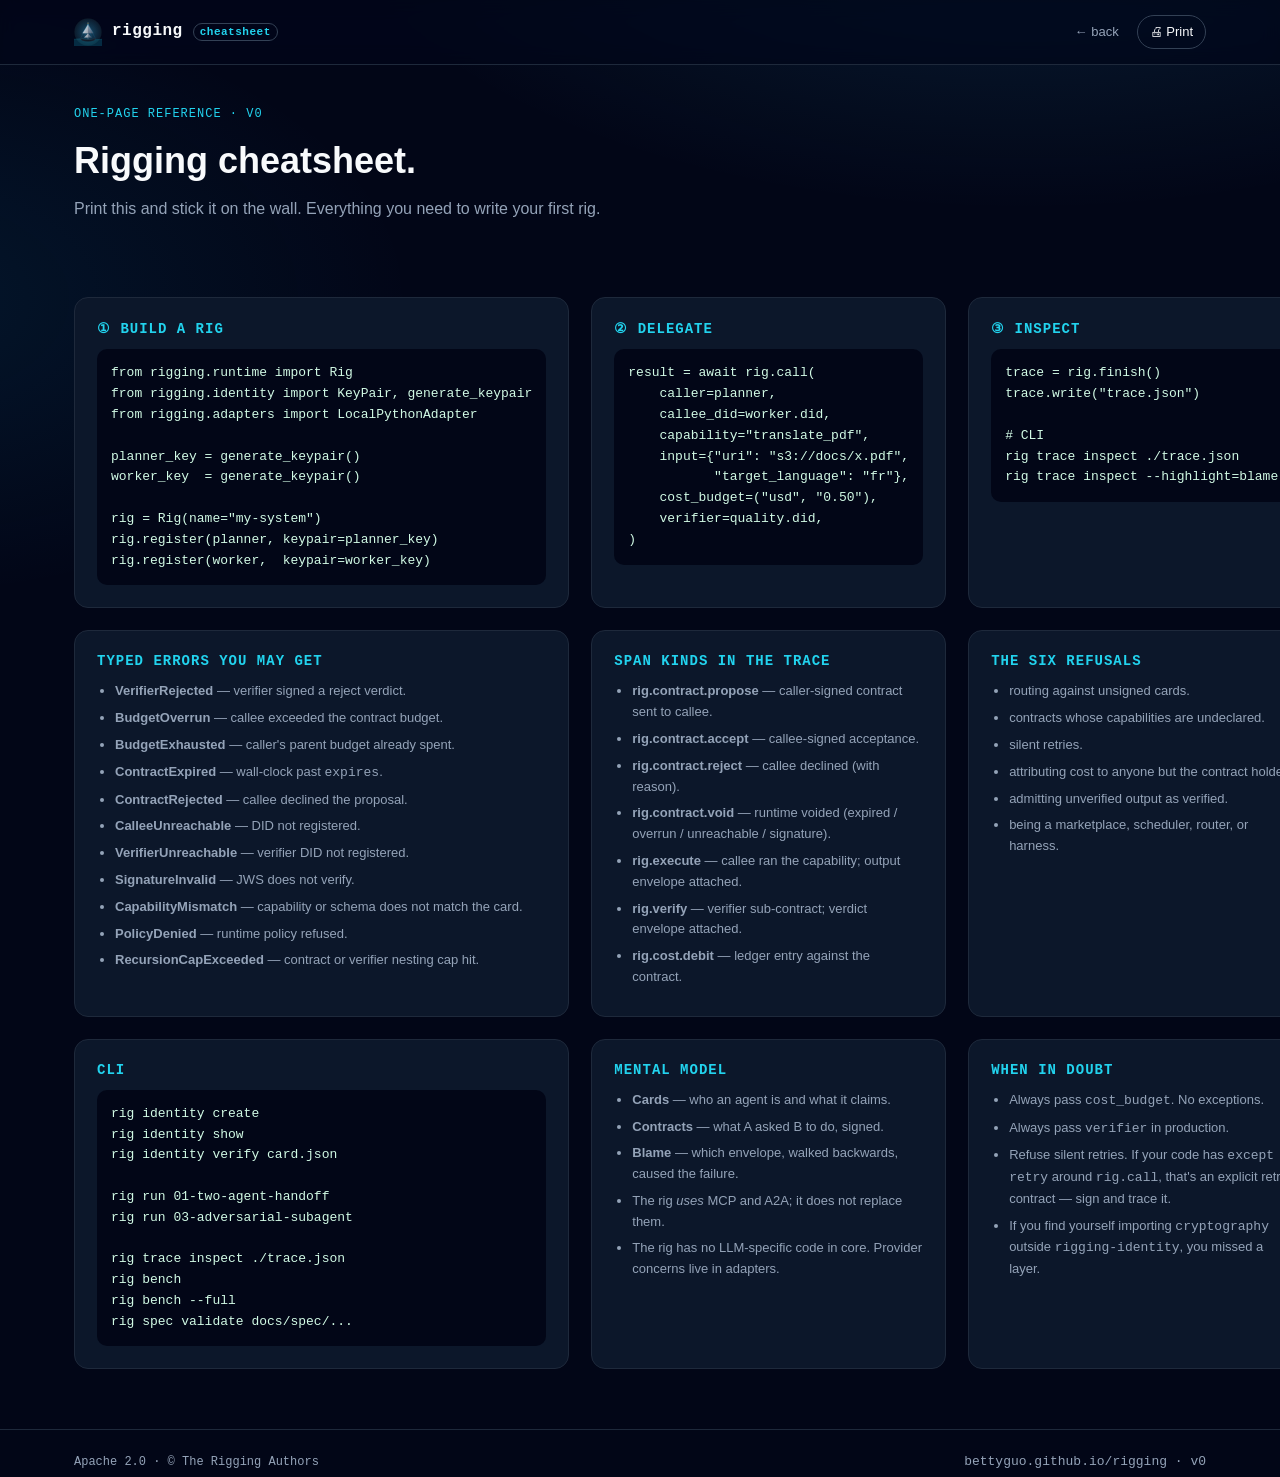
==== site/cheatsheet.html @ cad003bc "New visual assets (in assets/ + mirrored to site/assets/) hero.svg — now animated (twinkling stars, " ====
<!doctype html>
<html lang="en">
<head>
  <meta charset="utf-8" />
  <meta name="viewport" content="width=device-width,initial-scale=1" />
  <title>Rigging — cheatsheet</title>
  <meta name="description" content="A one-page rigging cheatsheet — printable. The runtime, the spec, the typed errors." />
  <link rel="icon" type="image/svg+xml" href="./assets/favicon.svg" />
  <link rel="stylesheet" href="./styles.css" />
</head>
<body>

<header class="nav">
  <div class="container nav-row">
    <a class="brand" href="./index.html">
      <img src="./assets/logo.svg" alt="" width="28" height="28" />
      <span>rigging</span>
      <span class="badge-inline">cheatsheet</span>
    </a>
    <nav class="nav-links">
      <a href="./index.html">← back</a>
      <a class="cta" href="javascript:window.print()">🖨 Print</a>
    </nav>
  </div>
</header>

<main class="container">

<section class="hero" style="padding: 40px 0 16px;">
  <div>
    <p class="kicker">One-page reference · v0</p>
    <h1 style="font-size:36px;margin:8px 0 6px;">Rigging cheatsheet.</h1>
    <p class="muted" style="margin:0">Print this and stick it on the wall. Everything you need to write your first rig.</p>
  </div>
</section>

<section class="cheat">
  <article class="cheat-card">
    <h3>① Build a rig</h3>
<pre>from rigging.runtime import Rig
from rigging.identity import KeyPair, generate_keypair
from rigging.adapters import LocalPythonAdapter

planner_key = generate_keypair()
worker_key  = generate_keypair()

rig = Rig(name="my-system")
rig.register(planner, keypair=planner_key)
rig.register(worker,  keypair=worker_key)</pre>
  </article>

  <article class="cheat-card">
    <h3>② Delegate</h3>
<pre>result = await rig.call(
    caller=planner,
    callee_did=worker.did,
    capability="translate_pdf",
    input={"uri": "s3://docs/x.pdf",
           "target_language": "fr"},
    cost_budget=("usd", "0.50"),
    verifier=quality.did,
)</pre>
  </article>

  <article class="cheat-card">
    <h3>③ Inspect</h3>
<pre>trace = rig.finish()
trace.write("trace.json")

# CLI
rig trace inspect ./trace.json
rig trace inspect --highlight=blame</pre>
  </article>

  <article class="cheat-card">
    <h3>Typed errors you may get</h3>
    <ul>
      <li><strong>VerifierRejected</strong> — verifier signed a reject verdict.</li>
      <li><strong>BudgetOverrun</strong> — callee exceeded the contract budget.</li>
      <li><strong>BudgetExhausted</strong> — caller's parent budget already spent.</li>
      <li><strong>ContractExpired</strong> — wall-clock past <code>expires</code>.</li>
      <li><strong>ContractRejected</strong> — callee declined the proposal.</li>
      <li><strong>CalleeUnreachable</strong> — DID not registered.</li>
      <li><strong>VerifierUnreachable</strong> — verifier DID not registered.</li>
      <li><strong>SignatureInvalid</strong> — JWS does not verify.</li>
      <li><strong>CapabilityMismatch</strong> — capability or schema does not match the card.</li>
      <li><strong>PolicyDenied</strong> — runtime policy refused.</li>
      <li><strong>RecursionCapExceeded</strong> — contract or verifier nesting cap hit.</li>
    </ul>
  </article>

  <article class="cheat-card">
    <h3>Span kinds in the trace</h3>
    <ul>
      <li><strong>rig.contract.propose</strong> — caller-signed contract sent to callee.</li>
      <li><strong>rig.contract.accept</strong> — callee-signed acceptance.</li>
      <li><strong>rig.contract.reject</strong> — callee declined (with reason).</li>
      <li><strong>rig.contract.void</strong> — runtime voided (expired / overrun / unreachable / signature).</li>
      <li><strong>rig.execute</strong> — callee ran the capability; output envelope attached.</li>
      <li><strong>rig.verify</strong> — verifier sub-contract; verdict envelope attached.</li>
      <li><strong>rig.cost.debit</strong> — ledger entry against the contract.</li>
    </ul>
  </article>

  <article class="cheat-card">
    <h3>The six refusals</h3>
    <ul>
      <li>routing against unsigned cards.</li>
      <li>contracts whose capabilities are undeclared.</li>
      <li>silent retries.</li>
      <li>attributing cost to anyone but the contract holder.</li>
      <li>admitting unverified output as verified.</li>
      <li>being a marketplace, scheduler, router, or harness.</li>
    </ul>
  </article>

  <article class="cheat-card">
    <h3>CLI</h3>
<pre>rig identity create
rig identity show
rig identity verify card.json

rig run 01-two-agent-handoff
rig run 03-adversarial-subagent

rig trace inspect ./trace.json
rig bench
rig bench --full
rig spec validate docs/spec/...</pre>
  </article>

  <article class="cheat-card">
    <h3>Mental model</h3>
    <ul>
      <li><strong>Cards</strong> — who an agent is and what it claims.</li>
      <li><strong>Contracts</strong> — what A asked B to do, signed.</li>
      <li><strong>Blame</strong> — which envelope, walked backwards, caused the failure.</li>
      <li>The rig <em>uses</em> MCP and A2A; it does not replace them.</li>
      <li>The rig has no LLM-specific code in core. Provider concerns live in adapters.</li>
    </ul>
  </article>

  <article class="cheat-card">
    <h3>When in doubt</h3>
    <ul>
      <li>Always pass <code>cost_budget</code>. No exceptions.</li>
      <li>Always pass <code>verifier</code> in production.</li>
      <li>Refuse silent retries. If your code has <code>except / retry</code> around <code>rig.call</code>, that's an explicit retry contract — sign and trace it.</li>
      <li>If you find yourself importing <code>cryptography</code> outside <code>rigging-identity</code>, you missed a layer.</li>
    </ul>
  </article>

</section>

</main>

<footer class="foot">
  <div class="container">
    <span>Apache 2.0 · © The Rigging Authors</span>
    <span class="muted small">bettyguo.github.io/rigging · v0</span>
  </div>
</footer>

</body>
</html>
---- site/styles.css ----
/* ============================================================
   rigging — site/styles.css
   dark, monospace-flavored, sea-of-stars aesthetic
   ============================================================ */

:root {
  --bg:           #020617;
  --bg-2:         #0b1220;
  --bg-3:         #0f172a;
  --panel:        #0c172a;
  --line:         #1e293b;
  --line-2:       #334155;
  --ink:          #f8fafc;
  --ink-mute:     #94a3b8;
  --ink-faint:    #64748b;
  --accent:       #38bdf8;
  --accent-2:     #22d3ee;
  --accent-3:     #0ea5e9;
  --warn:         #f59e0b;
  --bad:          #ef4444;
  --good:         #10b981;
  --gold:         #fbbf24;
  --shadow:       0 10px 30px -10px rgba(56, 189, 248, 0.25);

  --mono:         ui-monospace, 'JetBrains Mono', 'Fira Code', SFMono-Regular, Menlo, Consolas, monospace;
  --sans:         ui-sans-serif, -apple-system, BlinkMacSystemFont, 'Inter', 'Segoe UI', Roboto, sans-serif;
}

* { box-sizing: border-box; }
html, body { background: var(--bg); color: var(--ink); }
body {
  margin: 0;
  font: 16px/1.6 var(--sans);
  -webkit-font-smoothing: antialiased;
  text-rendering: optimizeLegibility;
  background:
    radial-gradient(1200px 600px at 80% -10%, rgba(56,189,248,0.15), transparent 60%),
    radial-gradient(900px 500px at -10% 20%, rgba(14,165,233,0.10), transparent 60%),
    var(--bg);
}
a { color: var(--accent-2); text-decoration: none; }
a:hover { color: var(--accent); }
code, pre { font-family: var(--mono); }
kbd {
  font-family: var(--mono); font-size: 11px;
  padding: 1px 6px; border-radius: 4px;
  border: 1px solid var(--line-2); background: var(--bg-3); color: var(--ink);
}
.container { max-width: 1180px; margin: 0 auto; padding: 0 24px; }
.muted { color: var(--ink-mute); }
.small { font-size: 13px; }

/* =================== NAV =================== */
.nav {
  position: sticky; top: 0; z-index: 50;
  background: rgba(2, 6, 23, 0.7);
  backdrop-filter: saturate(140%) blur(10px);
  -webkit-backdrop-filter: saturate(140%) blur(10px);
  border-bottom: 1px solid var(--line);
}
.nav-row {
  display: flex; align-items: center; justify-content: space-between;
  height: 64px; gap: 16px;
}
.brand {
  display: flex; align-items: center; gap: 10px;
  color: var(--ink); font-weight: 700; font-family: var(--mono); letter-spacing: 0.5px;
}
.badge-inline {
  font: 600 11px var(--mono); color: var(--accent-2);
  padding: 2px 6px; border: 1px solid var(--line-2); border-radius: 999px;
}
.nav-links { display: flex; align-items: center; gap: 18px; flex-wrap: wrap; }
.nav-links a { color: var(--ink-mute); font-size: 13px; }
.nav-links a:hover { color: var(--ink); }
.nav-links .cta {
  color: var(--ink); border: 1px solid var(--line-2);
  padding: 6px 12px; border-radius: 999px;
}
.nav-links .cta:hover { border-color: var(--accent); }
@media (max-width: 1080px) {
  .nav-links a:not(.cta) { display:none; }
}

/* =================== HERO =================== */
.hero { position: relative; padding: 80px 0 60px; overflow: hidden; }
.hero-bg {
  position: absolute; inset: 0;
  background:
    radial-gradient(800px 320px at 50% 0%, rgba(56,189,248,0.18), transparent 70%),
    radial-gradient(600px 400px at 90% 80%, rgba(34, 211, 238, 0.10), transparent 70%);
  pointer-events: none;
}
.hero-grid {
  display: grid; gap: 40px;
  grid-template-columns: 1.05fr 0.95fr;
  align-items: center;
}
@media (max-width: 980px) { .hero-grid { grid-template-columns: 1fr; } }
.hero-copy h1 {
  font: 800 56px/1.05 var(--sans);
  letter-spacing: -1px;
  margin: 18px 0 18px;
}
.hero-copy h1 em { font-style: normal; color: var(--gold); }
.hero-copy h1 .grad {
  background: linear-gradient(90deg, #38bdf8 0%, #22d3ee 60%, #a7f3d0 100%);
  -webkit-background-clip: text; background-clip: text; color: transparent;
}
.kicker {
  font-family: var(--mono); font-size: 12px; letter-spacing: 1px;
  color: var(--accent-2); text-transform: uppercase; margin: 0;
}
.lede { font-size: 18px; color: var(--ink-mute); margin: 0 0 26px; max-width: 56ch; }
.hero-cta { display: flex; gap: 12px; flex-wrap: wrap; margin-bottom: 24px; }
.btn {
  display: inline-flex; align-items: center; gap: 8px;
  padding: 10px 18px; border-radius: 999px;
  font: 600 14px var(--sans); border: 1px solid var(--line-2);
  background: transparent; color: var(--ink); cursor: pointer;
}
.btn:hover { border-color: var(--accent); }
.btn-primary {
  background: linear-gradient(180deg, var(--accent) 0%, var(--accent-3) 100%);
  color: #001020; border-color: transparent;
  box-shadow: var(--shadow);
}
.btn-primary:hover { color: #001020; filter: brightness(1.05); }
.btn-ghost { background: rgba(15, 23, 42, 0.5); }
.install {
  display: inline-flex; align-items: center; gap: 8px;
  background: rgba(2, 6, 23, 0.7); border: 1px solid var(--line);
  padding: 8px 12px; border-radius: 10px; max-width: 100%;
  margin-bottom: 24px;
}
.install code { color: #d1fae5; font-size: 14px; }
.install .prompt { color: var(--accent-2); user-select: none; margin-right: 8px; }
.install .cursor { color: var(--accent); animation: blink 1.2s steps(2) infinite; }
.copy {
  margin-left: 10px; background: transparent; color: var(--ink-mute);
  border: 1px solid var(--line-2); padding: 4px 8px; border-radius: 6px;
  font: 600 11px var(--mono); cursor: pointer;
}
.copy:hover { color: var(--ink); border-color: var(--accent); }
@keyframes blink { 50% { opacity: 0; } }
.hero-stats {
  display: flex; gap: 24px; padding: 0; margin: 0; list-style: none;
  font-family: var(--mono); flex-wrap: wrap;
}
.hero-stats li {
  display: flex; flex-direction: column;
  color: var(--ink-mute); font-size: 12px; text-transform: uppercase; letter-spacing: 0.5px;
}
.hero-stats strong { color: var(--ink); font-size: 22px; font-weight: 800; font-family: var(--sans); }
.hero-art img { width: 100%; height: auto; border-radius: 14px; }

/* =================== MARQUEE =================== */
.marquee {
  overflow: hidden; border-top: 1px solid var(--line); border-bottom: 1px solid var(--line);
  background: rgba(2, 6, 23, 0.5); padding: 12px 0;
}
.marquee-track {
  display: flex; gap: 40px; white-space: nowrap;
  animation: marquee 38s linear infinite;
  color: var(--ink-faint); font-family: var(--mono); font-size: 13px;
}
@keyframes marquee { from { transform: translateX(0); } to { transform: translateX(-50%); } }

/* =================== BAND =================== */
.band { padding: 80px 0; border-top: 1px solid var(--line); }
.band-dark { background: linear-gradient(180deg, var(--bg) 0%, var(--bg-2) 100%); }
.band-cta {
  background: radial-gradient(800px 300px at 50% 0%, rgba(56,189,248,0.18), transparent 70%), var(--bg);
  text-align: center;
}
.eyebrow {
  font: 700 12px var(--mono); letter-spacing: 2px;
  color: var(--accent-2); text-transform: uppercase; margin: 0 0 10px;
}
.band h2 { font: 800 40px/1.1 var(--sans); margin: 0 0 30px; letter-spacing: -0.5px; }
.band-cta h2 { font-size: 36px; }
.full { width: 100%; height: auto; border-radius: 14px; }

/* =================== PULLQUOTE =================== */
.pullquote { padding: 56px 0; background: rgba(2,6,23,0.55); }
.pullquote .quote {
  margin: 0 auto; max-width: 920px; text-align: center;
  font: 500 24px/1.5 var(--sans); color: var(--ink-mute);
  border: none;
}
.pullquote .quote em {
  font-style: italic; color: var(--gold); font-weight: 600;
}
.pullquote .quote p { margin: 0 0 14px; }
.pullquote .quote footer {
  font-family: var(--mono); font-size: 12px; color: var(--ink-faint);
}

/* =================== WHY GRID =================== */
.why-grid { display: grid; gap: 20px; grid-template-columns: 1fr 1fr; }
@media (max-width: 860px) { .why-grid { grid-template-columns: 1fr; } }
.why-card {
  background: var(--panel); border: 1px solid var(--line);
  padding: 24px; border-radius: 14px; box-shadow: var(--shadow);
}
.why-card.good { border-color: rgba(56,189,248,0.5); }
.why-card h3 {
  margin: 0 0 14px; font: 700 16px var(--mono); color: var(--accent-2);
}
.why-card pre {
  margin: 0; padding: 14px; background: var(--bg);
  border-radius: 10px; overflow: auto; font-size: 13px; line-height: 1.6;
}
.why-card .cmt { color: var(--ink-faint); }
.why-card .str { color: #fbbf24; }

/* =================== CARDS =================== */
.cards {
  display: grid; gap: 18px;
  grid-template-columns: repeat(3, 1fr);
}
@media (max-width: 980px) { .cards { grid-template-columns: 1fr 1fr; } }
@media (max-width: 640px) { .cards { grid-template-columns: 1fr; } }
.card {
  display: block; background: var(--panel); border: 1px solid var(--line);
  padding: 22px; border-radius: 14px; color: var(--ink);
  transition: transform 0.18s ease, border-color 0.18s ease;
  position: relative;
}
.card:hover { transform: translateY(-2px); border-color: var(--accent); color: var(--ink); }
.card-num {
  position: absolute; top: 14px; right: 16px;
  font: 800 24px var(--mono); color: var(--line-2);
}
.card h3 { margin: 0 0 8px; font-size: 18px; }
.card p { color: var(--ink-mute); margin: 0; font-size: 14px; }
.card.extra { border-style: dashed; }

/* =================== CASE GRID =================== */
.case-grid {
  display: grid; gap: 18px;
  grid-template-columns: repeat(3, 1fr);
}
@media (max-width: 980px) { .case-grid { grid-template-columns: 1fr; } }
.case {
  background: var(--panel); border: 1px solid var(--line);
  padding: 22px; border-radius: 14px;
}
.case header {
  display: flex; align-items: center; gap: 10px; margin-bottom: 8px;
  flex-wrap: wrap;
}
.case-tag {
  font: 700 10px var(--mono); letter-spacing: 1px;
  color: var(--accent-2); text-transform: uppercase;
  padding: 3px 8px; border: 1px solid rgba(56,189,248,0.5); border-radius: 999px;
}
.case h3 { margin: 0; font-size: 18px; }
.case p { color: var(--ink-mute); margin: 8px 0 0; font-size: 14px; }
.case p strong { color: var(--ink); }

/* =================== ARCHITECTURE LIST =================== */
.grid-list {
  list-style: none; padding: 0; margin: 20px 0 0;
  display: grid; gap: 12px;
  grid-template-columns: 1fr 1fr;
}
@media (max-width: 860px) { .grid-list { grid-template-columns: 1fr; } }
.grid-list li {
  background: var(--panel); border: 1px solid var(--line);
  padding: 14px 16px; border-radius: 10px;
  color: var(--ink-mute); font-size: 14px;
}
.grid-list strong { color: var(--ink); font-family: var(--mono); margin-right: 8px; }

/* =================== EXPLORER =================== */
.explorer {
  display: grid; gap: 22px;
  grid-template-columns: 320px 1fr;
  margin-top: 24px;
}
@media (max-width: 860px) { .explorer { grid-template-columns: 1fr; } }

.explorer-side { display: flex; flex-direction: column; gap: 8px; }
.scenario {
  text-align: left; padding: 14px 16px;
  background: var(--panel); border: 1px solid var(--line); color: var(--ink-mute);
  border-radius: 10px; font: 600 13px var(--mono); cursor: pointer;
  transition: border-color 0.15s ease, background 0.15s ease, color 0.15s ease;
}
.scenario:hover { color: var(--ink); border-color: var(--line-2); }
.scenario.active {
  background: linear-gradient(180deg, rgba(56,189,248,0.10), rgba(56,189,248,0.02));
  border-color: var(--accent); color: var(--ink);
}
.dot {
  display: inline-block; width: 10px; height: 10px; border-radius: 50%;
  margin-right: 8px; vertical-align: middle;
}
.dot.ok { background: var(--good); box-shadow: 0 0 0 3px rgba(16,185,129,0.18); }
.dot.bad { background: var(--bad); box-shadow: 0 0 0 3px rgba(239,68,68,0.18); }
.dot.warn { background: var(--warn); box-shadow: 0 0 0 3px rgba(245,158,11,0.18); }

.explorer-main {
  background: var(--panel); border: 1px solid var(--line);
  border-radius: 14px; padding: 22px;
}
.trace-toolbar {
  display: flex; align-items: baseline; justify-content: space-between;
  margin-bottom: 14px;
}
.trace-toolbar strong { font-family: var(--mono); }
.trace { list-style: none; padding: 0; margin: 0; display: grid; gap: 10px; }
.trace li {
  display: grid;
  grid-template-columns: 28px 1fr auto;
  gap: 12px; align-items: center;
  padding: 12px 14px; border-radius: 10px;
  background: var(--bg-3); border: 1px solid var(--line);
  font-family: var(--mono); font-size: 13px;
  animation: slideIn 280ms cubic-bezier(.2,.7,.3,1);
}
.trace li.ok { border-color: rgba(16,185,129,0.5); }
.trace li.bad { border-color: rgba(239,68,68,0.6); background: rgba(127,29,29,0.18); }
.trace li.warn { border-color: rgba(245,158,11,0.5); background: rgba(120,53,15,0.12); }
.trace li.proximate {
  outline: 2px dashed var(--bad);
  outline-offset: 2px;
  animation: pulse 1.4s ease-in-out infinite;
}
.trace .step-num {
  font-weight: 700; color: var(--accent-2); justify-self: center;
}
.trace .step-meta { color: var(--ink-mute); }
.trace .step-tag {
  font: 700 11px var(--mono); padding: 3px 8px; border-radius: 999px;
  border: 1px solid var(--line-2); color: var(--ink-mute);
}
.trace li.ok .step-tag { color: #a7f3d0; border-color: rgba(16,185,129,0.5); }
.trace li.bad .step-tag { color: #fecaca; border-color: rgba(239,68,68,0.6); }
.trace li.warn .step-tag { color: #fde68a; border-color: rgba(245,158,11,0.5); }

@keyframes slideIn { from { opacity: 0; transform: translateY(6px); } to { opacity: 1; transform: none; } }
@keyframes pulse {
  0%, 100% { box-shadow: 0 0 0 0 rgba(239,68,68,0.30); }
  50%      { box-shadow: 0 0 0 6px rgba(239,68,68,0); }
}

.verdict {
  margin-top: 18px; padding: 14px 16px; border-radius: 10px;
  background: rgba(2,6,23,0.5); border: 1px solid var(--line);
  font-family: var(--mono); font-size: 13px; color: var(--ink-mute);
}
.verdict strong { color: var(--ink); }
.verdict .ok    { color: var(--good); }
.verdict .bad   { color: var(--bad); }
.verdict .warn  { color: var(--warn); }

/* =================== NEGOTIATION ANIMATION =================== */
.negotiation {
  display: grid; gap: 22px; grid-template-columns: 1.2fr 1fr;
  margin-top: 22px;
}
@media (max-width: 980px) { .negotiation { grid-template-columns: 1fr; } }

.neg-stage {
  background: var(--panel); border: 1px solid var(--line);
  border-radius: 14px; padding: 18px;
}
.neg-svg { width: 100%; height: auto; }
.neg-svg .neg-arrow {
  opacity: 0; transition: opacity 350ms ease;
}
.neg-svg .neg-arrow.visible { opacity: 1; }
.neg-svg .neg-arrow.flashing line { animation: flashLine 1s ease-out 1; }
@keyframes flashLine {
  0%   { stroke-width: 2; filter: drop-shadow(0 0 0 transparent); }
  40%  { stroke-width: 4; filter: drop-shadow(0 0 8px rgba(56,189,248,0.9)); }
  100% { stroke-width: 2; filter: drop-shadow(0 0 0 transparent); }
}

.neg-controls {
  display: flex; align-items: center; gap: 12px; margin-top: 14px;
}

.neg-side {
  background: var(--panel); border: 1px solid var(--line);
  border-radius: 14px; padding: 22px;
}
.neg-side h4 {
  margin: 0 0 12px; font: 700 14px var(--mono);
  color: var(--accent-2); text-transform: uppercase; letter-spacing: 1px;
}
.neg-steps { padding-left: 20px; margin: 0; color: var(--ink-mute); font-size: 14px; }
.neg-steps li {
  margin-bottom: 12px; padding: 8px 10px;
  border-radius: 8px; border: 1px solid transparent;
  transition: border-color 0.2s ease, background 0.2s ease;
}
.neg-steps li strong { color: var(--ink); }
.neg-steps li.current {
  border-color: var(--accent);
  background: linear-gradient(180deg, rgba(56,189,248,0.10), rgba(56,189,248,0.02));
}
.neg-steps li.done { color: var(--ink-faint); }
.neg-steps li.done strong { color: var(--ink-mute); }

/* =================== BENCH =================== */
.bench-grid {
  display: grid; gap: 14px;
  grid-template-columns: repeat(3, 1fr);
}
@media (max-width: 860px) { .bench-grid { grid-template-columns: 1fr; } }
.bench-axis {
  background: var(--panel); border: 1px solid var(--line);
  padding: 18px; border-radius: 12px;
}
.bench-axis header {
  display: flex; align-items: baseline; justify-content: space-between;
  font-family: var(--mono); font-size: 13px; color: var(--ink-mute);
}
.bench-axis header strong { color: var(--ink); font-size: 20px; }
.bar {
  margin: 12px 0 10px;
  height: 8px; background: var(--bg-3);
  border-radius: 999px; overflow: hidden;
}
.bar span {
  display: block; width: var(--p, 0%); height: 100%;
  background: linear-gradient(90deg, var(--accent) 0%, var(--accent-2) 100%);
  border-radius: 999px;
}
.bar.full span { background: linear-gradient(90deg, #10b981 0%, #22d3ee 100%); }
.bench-headline {
  border-color: var(--accent);
  background: linear-gradient(180deg, rgba(56,189,248,0.10), rgba(56,189,248,0.02));
}
.bench-headline header strong { font-size: 32px; }

/* =================== COMPARE =================== */
.compare-wrap { overflow-x: auto; border-radius: 12px; border: 1px solid var(--line); }
.compare {
  width: 100%; border-collapse: collapse; font-size: 14px;
  background: var(--panel);
}
.compare th, .compare td {
  padding: 12px 14px; text-align: center; color: var(--ink-mute);
  border-bottom: 1px solid var(--line); border-right: 1px solid var(--line);
}
.compare th { font-family: var(--mono); font-weight: 700; color: var(--ink); }
.compare thead th { background: var(--bg-3); }
.compare tbody th { text-align: left; color: var(--ink); }
.compare .own { background: rgba(56,189,248,0.07); color: var(--ink); }
.compare td.own { color: var(--accent-2); font-weight: 700; }

/* =================== CODE BLOCK =================== */
.code-block {
  background: var(--bg); border: 1px solid var(--line);
  padding: 20px; border-radius: 14px; overflow: auto;
  font-size: 14px; line-height: 1.7; box-shadow: var(--shadow);
}
.code-block .kw { color: #c084fc; }
.code-block .str { color: #fbbf24; }
.code-block .cmt { color: var(--ink-faint); }

/* =================== FAQ =================== */
.faq {
  display: grid; gap: 10px;
  grid-template-columns: 1fr 1fr;
}
@media (max-width: 860px) { .faq { grid-template-columns: 1fr; } }
.faq details {
  background: var(--panel); border: 1px solid var(--line);
  border-radius: 10px; padding: 14px 16px;
}
.faq summary {
  font-family: var(--mono); font-weight: 700; cursor: pointer;
  color: var(--ink);
  list-style: none;
}
.faq summary::marker { display: none; }
.faq summary::-webkit-details-marker { display: none; }
.faq summary::before { content: '＋ '; color: var(--accent-2); }
.faq details[open] summary::before { content: '－ '; color: var(--accent); }
.faq p { color: var(--ink-mute); margin: 10px 0 0; font-size: 14px; }
.prose { margin-top: 18px; }
.prose summary { cursor: pointer; color: var(--accent-2); font-family: var(--mono); }
.prose p { color: var(--ink-mute); max-width: 70ch; }

/* =================== CTA & FOOTER =================== */
.cta-row { display: flex; gap: 12px; justify-content: center; flex-wrap: wrap; }
.foot {
  padding: 22px 0; border-top: 1px solid var(--line);
  background: rgba(2,6,23,0.7);
}
.foot .container {
  display: flex; align-items: center; justify-content: space-between; gap: 20px; flex-wrap: wrap;
  font-family: var(--mono); font-size: 12px; color: var(--ink-mute);
}

/* =================== CHEATSHEET =================== */
.cheat {
  padding: 60px 0;
  display: grid; gap: 22px;
  grid-template-columns: repeat(3, 1fr);
}
@media (max-width: 980px) { .cheat { grid-template-columns: 1fr 1fr; } }
@media (max-width: 640px) { .cheat { grid-template-columns: 1fr; } }
.cheat-card {
  background: var(--panel); border: 1px solid var(--line);
  padding: 22px; border-radius: 14px;
}
.cheat-card h3 {
  margin: 0 0 12px;
  font: 700 14px var(--mono); color: var(--accent-2);
  text-transform: uppercase; letter-spacing: 1px;
}
.cheat-card pre {
  margin: 0; padding: 14px; background: var(--bg);
  border-radius: 10px; overflow: auto; font-size: 13px; line-height: 1.6;
  color: #d1fae5;
}
.cheat-card ul { margin: 0; padding-left: 18px; color: var(--ink-mute); font-size: 13px; }
.cheat-card li { margin-bottom: 6px; }
@media print {
  body { background: white !important; color: black !important; }
  .nav, .foot, .marquee, .pullquote, .hero-bg { display: none !important; }
  .cheat-card { background: white !important; color: black !important; border-color: #ccc !important; }
  .cheat-card pre { background: #f7f7f7 !important; color: black !important; }
  .cheat-card h3 { color: #0c4a6e !important; }
  .container { max-width: 100% !important; padding: 0 12px !important; }
}
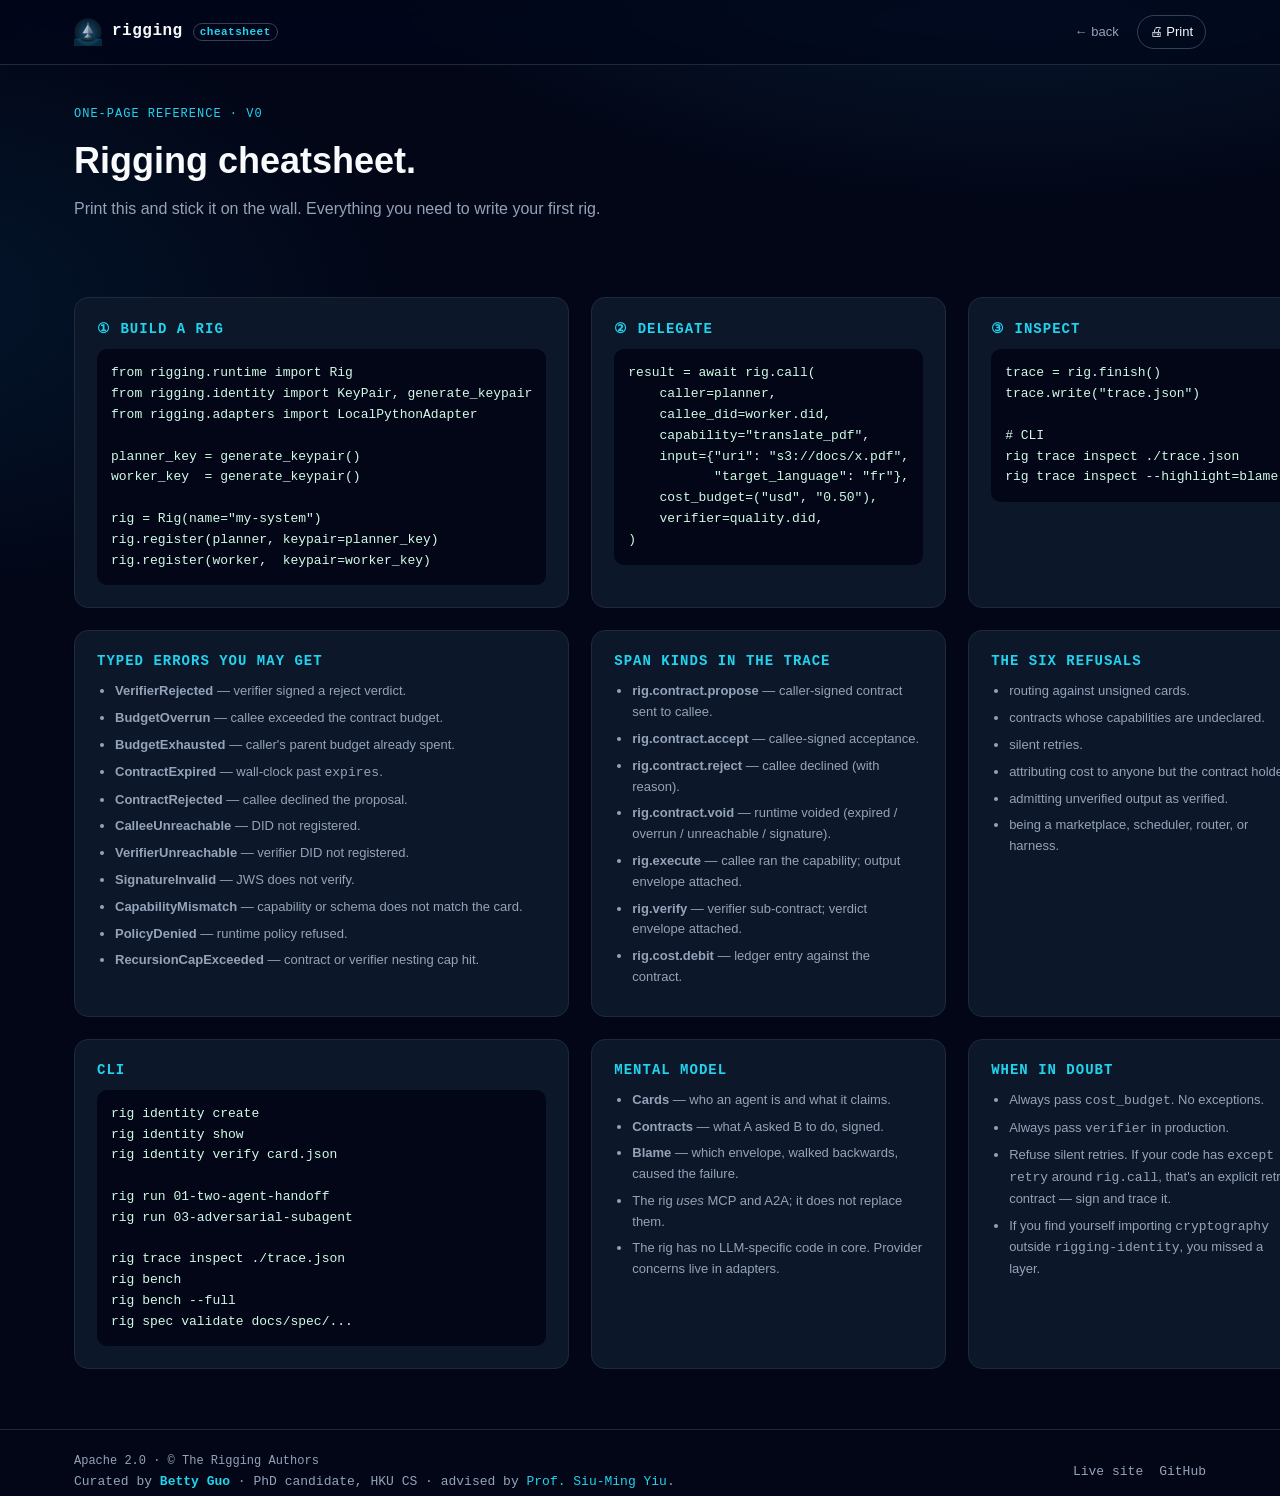
==== commit c6f542d3: "Add rig doctor / card / contract CLI, example 06, live-site simulator, curator block Curator info (B" ====
--- a/site/cheatsheet.html
+++ b/site/cheatsheet.html
@@ -155,9 +155,22 @@
 </main>
 
 <footer class="foot">
-  <div class="container">
-    <span>Apache 2.0 · © The Rigging Authors</span>
-    <span class="muted small">bettyguo.github.io/rigging · v0</span>
+  <div class="container foot-grid">
+    <div>
+      <span>Apache 2.0 · © The Rigging Authors</span>
+      <br/>
+      <span class="muted small">
+        Curated by
+        <a href="https://bettyguo.github.io" target="_blank" rel="noopener"><strong>Betty Guo</strong></a>
+        · PhD candidate, HKU CS
+        · advised by
+        <a href="https://www.cs.hku.hk/people/academic-staff/smyiu" target="_blank" rel="noopener">Prof. Siu-Ming Yiu</a>.
+      </span>
+    </div>
+    <div class="foot-links">
+      <a href="./index.html">Live site</a>
+      <a href="https://github.com/bettyguo/rigging">GitHub</a>
+    </div>
   </div>
 </footer>
 
--- a/site/styles.css
+++ b/site/styles.css
@@ -498,6 +498,108 @@
   font-family: var(--mono); font-size: 12px; color: var(--ink-mute);
 }
 
+/* =================== COST SIMULATOR =================== */
+.simulator {
+  display: grid; gap: 24px; margin-top: 24px;
+  grid-template-columns: 1fr 1.4fr;
+  background: var(--panel); border: 1px solid var(--line);
+  border-radius: 16px; padding: 24px;
+}
+@media (max-width: 880px) { .simulator { grid-template-columns: 1fr; } }
+
+.sim-controls label {
+  display: grid; gap: 6px; margin-bottom: 20px;
+  font: 600 12px var(--mono); color: var(--ink-mute);
+  text-transform: uppercase; letter-spacing: 0.6px;
+}
+.sim-controls input[type="range"] {
+  appearance: none; -webkit-appearance: none;
+  width: 100%; height: 6px;
+  background: var(--bg-3); border-radius: 999px;
+  outline: none;
+}
+.sim-controls input[type="range"]::-webkit-slider-thumb {
+  -webkit-appearance: none; appearance: none;
+  width: 18px; height: 18px; border-radius: 50%;
+  background: var(--accent-2); border: 2px solid var(--bg);
+  box-shadow: 0 0 0 1px var(--accent-2);
+  cursor: pointer;
+}
+.sim-controls input[type="range"]::-moz-range-thumb {
+  width: 18px; height: 18px; border-radius: 50%;
+  background: var(--accent-2); border: 2px solid var(--bg);
+  cursor: pointer;
+}
+.sim-controls output {
+  display: inline-block;
+  font: 700 14px var(--mono); color: var(--ink);
+}
+
+.sim-out { display: grid; gap: 18px; }
+.sim-ledger {
+  background: var(--bg-3); border: 1px solid var(--line);
+  padding: 16px; border-radius: 12px;
+}
+.sim-ledger header { display: flex; align-items: baseline; gap: 8px; margin-bottom: 10px; }
+.sim-bar { margin: 10px 0 12px; height: 8px; }
+.sim-bar > span { background: var(--accent-2); }
+.sim-bar.full > span { background: var(--bad); }
+.sim-row { display: flex; justify-content: space-between; margin: 4px 0; }
+.sim-row span { color: var(--ink-mute); }
+.sim-row strong { color: var(--ink); font-family: var(--mono); }
+.sim-row strong.good { color: var(--good); }
+.sim-row strong.bad  { color: var(--bad); }
+.sim-row strong.warn { color: var(--warn); }
+.sim-verdict {
+  background: linear-gradient(180deg, rgba(239,68,68,0.10), rgba(239,68,68,0.04));
+  border: 1px solid rgba(239,68,68,0.35);
+  padding: 14px 16px; border-radius: 12px;
+  color: var(--ink);
+}
+.sim-verdict.ok {
+  background: linear-gradient(180deg, rgba(16,185,129,0.10), rgba(16,185,129,0.04));
+  border-color: rgba(16,185,129,0.35);
+}
+.sim-verdict.warn {
+  background: linear-gradient(180deg, rgba(245,158,11,0.10), rgba(245,158,11,0.04));
+  border-color: rgba(245,158,11,0.35);
+}
+
+/* =================== CURATOR =================== */
+.curator {
+  display: grid; gap: 22px;
+  grid-template-columns: 1.4fr 1fr;
+  margin-top: 24px;
+}
+@media (max-width: 880px) { .curator { grid-template-columns: 1fr; } }
+.curator-card {
+  background: var(--panel); border: 1px solid var(--line);
+  padding: 24px; border-radius: 16px;
+}
+.curator-card h3 { margin: 0 0 8px; color: var(--accent-2); }
+.curator-card p { color: var(--ink); margin: 10px 0; }
+.curator-links { display: flex; flex-wrap: wrap; gap: 10px; margin-top: 16px !important; }
+.curator-aside {
+  background: var(--bg-3); border: 1px solid var(--line);
+  padding: 20px; border-radius: 16px;
+}
+.curator-aside h4 {
+  margin: 0 0 12px;
+  font: 700 12px var(--mono); color: var(--accent-2);
+  text-transform: uppercase; letter-spacing: 1px;
+}
+.curator-aside pre { margin: 0; }
+
+/* =================== FOOTER GRID =================== */
+.foot-grid {
+  display: flex; align-items: flex-start; justify-content: space-between;
+  gap: 24px; flex-wrap: wrap;
+}
+.foot-links { display: flex; gap: 16px; flex-wrap: wrap; }
+.foot-links a { color: var(--ink-mute); font-size: 13px; }
+.foot-links a:hover { color: var(--ink); }
+.foot-quote { margin-top: 18px; }
+
 /* =================== CHEATSHEET =================== */
 .cheat {
   padding: 60px 0;
